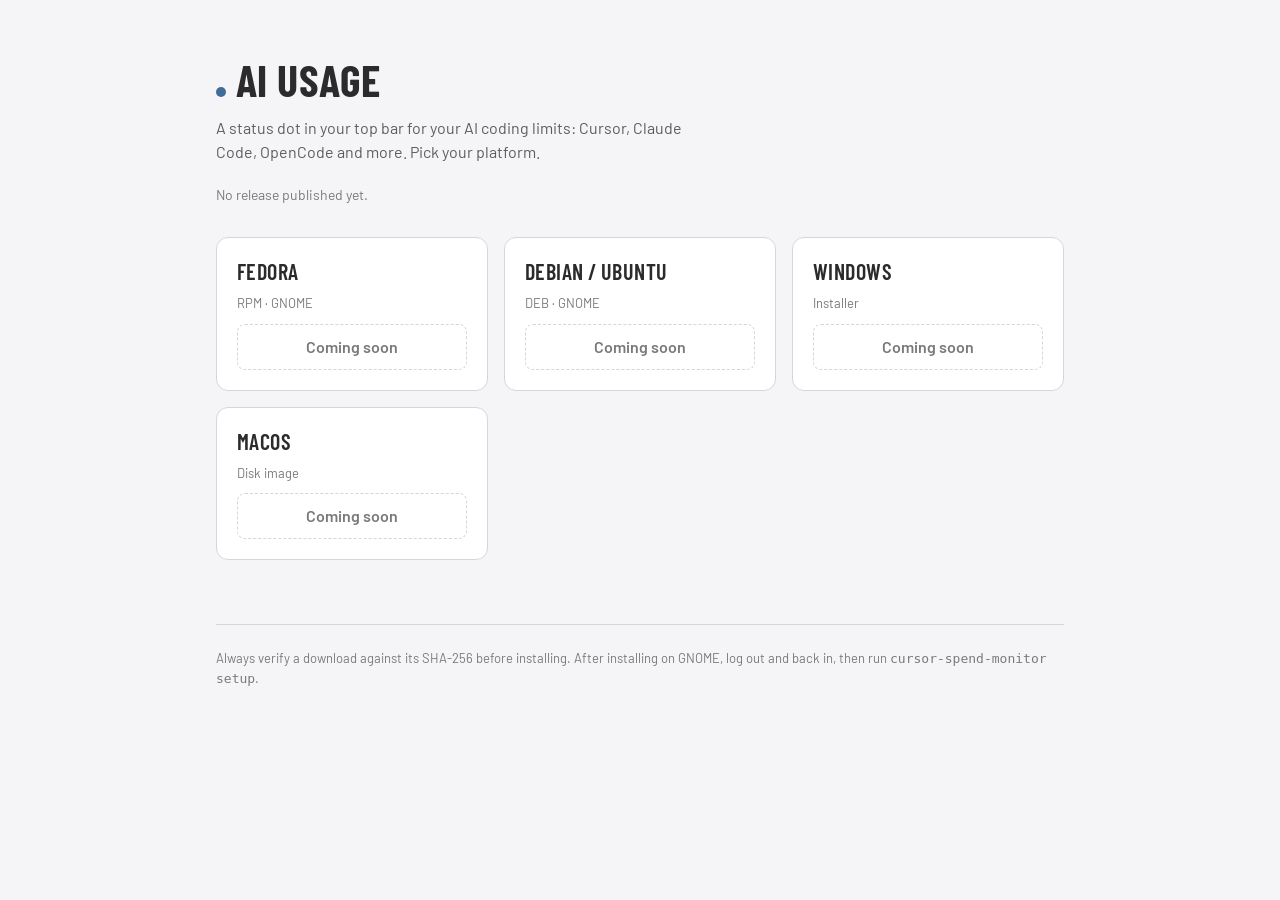
==== site/index.html @ 5495be6d "feat(site): download page + publish to public releases repo (#18) * feat(site): download page and pu" ====
<!doctype html>
<html lang="en">
<head>
<meta charset="utf-8">
<meta name="viewport" content="width=device-width, initial-scale=1">
<title>AI Usage — Downloads</title>
<meta name="description" content="A status dot for your AI coding limits. Download AI Usage for Fedora, Debian, Windows and macOS.">
<link rel="preconnect" href="https://fonts.googleapis.com">
<link rel="preconnect" href="https://fonts.gstatic.com" crossorigin>
<link href="https://fonts.googleapis.com/css2?family=Barlow:wght@400;500;600;700&family=Barlow+Condensed:wght@500;600;700&display=swap" rel="stylesheet">
<style>
:root{--bg:#2b2b2d;--surface:#363638;--line:#4b4b4e;--text:#f5f5f8;--muted:#b7b7ba;--dim:#98989b;--accent:#94bce3;--accent-ink:#1f2a36;--warn:#f0ba59}
@media (prefers-color-scheme: light){:root:not([data-theme="dark"]){--bg:#f5f5f8;--surface:#fff;--line:#d6d6da;--text:#2b2b2d;--muted:#5d5d61;--dim:#7a7a7d;--accent:#3f6c99;--accent-ink:#fff;--warn:#9a6a00}}
:root[data-theme="light"]{--bg:#f5f5f8;--surface:#fff;--line:#d6d6da;--text:#2b2b2d;--muted:#5d5d61;--dim:#7a7a7d;--accent:#3f6c99;--accent-ink:#fff;--warn:#9a6a00}
*{box-sizing:border-box}
body{margin:0;background:var(--bg);color:var(--text);font:400 16px/1.5 Barlow,system-ui,sans-serif}
.wrap{max-width:880px;margin:0 auto;padding:0 16px}
header{padding:56px 0 32px}
.dot{display:inline-block;width:10px;height:10px;border-radius:50%;background:var(--accent);margin-right:10px}
h1{font:700 44px/1.1 "Barlow Condensed",Barlow,sans-serif;letter-spacing:.01em;margin:0 0 12px;text-transform:uppercase}
.lede{color:var(--muted);max-width:56ch;margin:0}
.ver{margin-top:20px;color:var(--dim);font-size:14px}
main{padding-bottom:64px}
.grid{display:grid;grid-template-columns:repeat(auto-fit,minmax(260px,1fr));gap:16px}
.card{background:var(--surface);border:1px solid var(--line);border-radius:12px;padding:20px;display:flex;flex-direction:column;gap:10px}
.card.mine{border-color:var(--accent)}
.card h2{font:600 22px "Barlow Condensed",Barlow,sans-serif;margin:0;letter-spacing:.02em;text-transform:uppercase}
.tag{font-size:12px;color:var(--accent);font-weight:600;letter-spacing:.06em;text-transform:uppercase}
.meta{color:var(--dim);font-size:13px}
.btn{display:inline-block;background:var(--accent);color:var(--accent-ink);font-weight:600;text-decoration:none;padding:10px 16px;border-radius:8px;text-align:center}
.btn:focus-visible,a:focus-visible{outline:2px solid var(--text);outline-offset:2px}
.btn[aria-disabled=true]{background:transparent;border:1px dashed var(--line);color:var(--dim);cursor:default}
code,pre{font:13px/1.5 ui-monospace,SFMono-Regular,Menlo,monospace}
pre{white-space:pre-wrap;word-break:break-all;margin:0;background:var(--bg);border:1px solid var(--line);border-radius:8px;padding:10px 12px;overflow-x:auto}
details{font-size:13px;color:var(--muted)}
summary{cursor:pointer}
.sha{word-break:break-all}
footer{border-top:1px solid var(--line);padding:24px 0 48px;color:var(--dim);font-size:13px}
</style>
</head>
<body>
<div class="wrap">
  <header>
    <h1><span class="dot"></span>AI Usage</h1>
    <p class="lede">A status dot in your top bar for your AI coding limits: Cursor, Claude Code, OpenCode and more. Pick your platform.</p>
    <div class="ver" id="ver" aria-live="polite">Loading latest release…</div>
  </header>
  <main>
    <div class="grid" id="grid"></div>
  </main>
  <footer>
    Always verify a download against its SHA-256 before installing. After installing on GNOME, log out and back in, then run <code>cursor-spend-monitor setup</code>.
  </footer>
</div>
<script>
const BASE = "https://github.com/fredrickmakoffu/cursor-spend-monitor-releases/releases/download/";
const PLATFORMS = [
  {key:"fedora", label:"Fedora", sub:"RPM · GNOME", install:f=>`sudo dnf install ./${f}`},
  {key:"debian", label:"Debian / Ubuntu", sub:"DEB · GNOME", install:f=>`sudo apt install ./${f}`},
  {key:"windows", label:"Windows", sub:"Installer"},
  {key:"macos", label:"macOS", sub:"Disk image"},
];
const ua = navigator.userAgent;
const mine = /Windows/i.test(ua) ? "windows" : /Mac/i.test(ua) ? "macos"
  : /Fedora|Red Hat/i.test(ua) ? "fedora" : /Debian|Ubuntu/i.test(ua) ? "debian" : "";
const fmt = n => n > 1e6 ? (n/1e6).toFixed(1)+" MB" : Math.max(1,Math.round(n/1e3))+" KB";
const el = (t, p={}, kids=[]) => { const e=Object.assign(document.createElement(t),p); kids.forEach(k=>e.append(k)); return e; };

function render(m){
  const grid = document.getElementById("grid");
  document.getElementById("ver").textContent = m ? `Latest: v${m.version} · ${m.released}` : "No release published yet.";
  PLATFORMS.forEach(p=>{
    const a = m && m.artifacts.find(x=>x.platform===p.key);
    const card = el("section",{className:"card"+(p.key===mine?" mine":"")});
    if (p.key===mine) card.append(el("div",{className:"tag",textContent:"Your system"}));
    card.append(el("h2",{textContent:p.label}), el("div",{className:"meta",textContent:p.sub+(a?` · ${fmt(a.size)}`:"")}));
    if (a){
      card.append(el("a",{className:"btn",href:`${BASE}v${m.version}/${a.file}`,textContent:`Download ${a.file.split(".").pop()}`}));
      if (p.install) card.append(el("pre",{},[el("code",{textContent:p.install(a.file)})]));
      card.append(el("details",{},[el("summary",{textContent:"SHA-256"}), el("code",{className:"sha",textContent:a.sha256})]));
    } else {
      const soon = el("span",{className:"btn",textContent:"Coming soon"}); soon.setAttribute("aria-disabled","true"); card.append(soon);
    }
    grid.append(card);
  });
}
fetch("manifest.json",{cache:"no-cache"}).then(r=>r.ok?r.json():null).catch(()=>null).then(render);
</script>
</body>
</html>
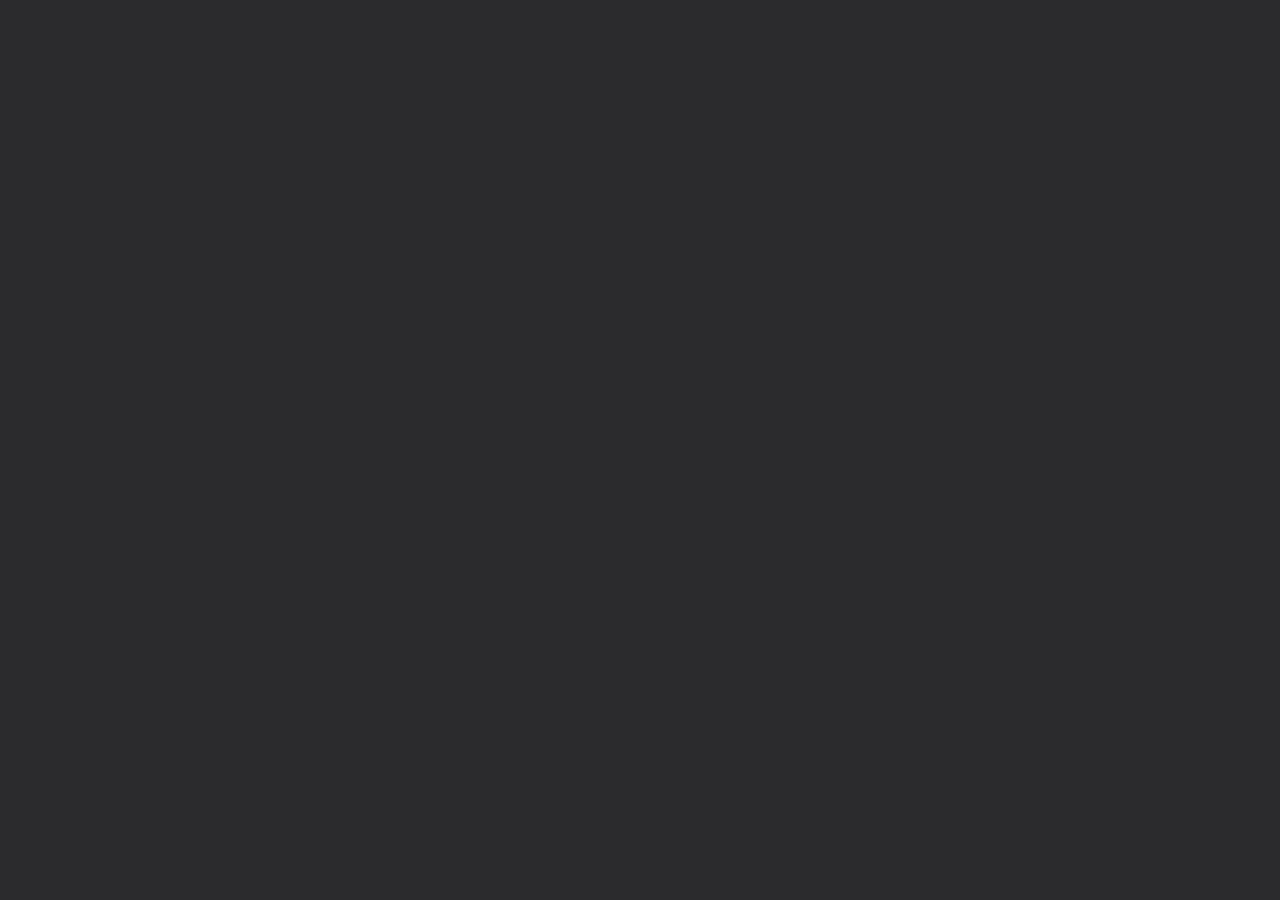
==== commit 7c998ccf: "feat(site): port the Tokens go brrr landing page design Gauge layout with the metered-page meter, li" ====
--- a/site/index.html
+++ b/site/index.html
@@ -3,88 +3,45 @@
 <head>
 <meta charset="utf-8">
 <meta name="viewport" content="width=device-width, initial-scale=1">
-<title>AI Usage — Downloads</title>
-<meta name="description" content="A status dot for your AI coding limits. Download AI Usage for Fedora, Debian, Windows and macOS.">
+<title>Tokens go brrr — AI Usage for GNOME Shell</title>
+<meta name="description" content="A status dot in your top bar for your AI coding limits: Cursor, Claude Code, OpenCode, Pi and Codex. Download AI Usage for Fedora and Debian/Ubuntu.">
 <link rel="preconnect" href="https://fonts.googleapis.com">
 <link rel="preconnect" href="https://fonts.gstatic.com" crossorigin>
-<link href="https://fonts.googleapis.com/css2?family=Barlow:wght@400;500;600;700&family=Barlow+Condensed:wght@500;600;700&display=swap" rel="stylesheet">
+<link href="https://fonts.googleapis.com/css2?family=Barlow:wght@400;500;600;700&family=Barlow+Condensed:wght@400;500;600;700&display=swap" rel="stylesheet">
+<link rel="stylesheet" href="styles.css">
+<script src="https://unpkg.com/react@18.3.1/umd/react.development.js" integrity="sha384-hD6/rw4ppMLGNu3tX5cjIb+uRZ7UkRJ6BPkLpg4hAu/6onKUg4lLsHAs9EBPT82L" crossorigin="anonymous"></script>
+<script src="https://unpkg.com/react-dom@18.3.1/umd/react-dom.development.js" integrity="sha384-u6aeetuaXnQ38mYT8rp6sbXaQe3NL9t+IBXmnYxwkUI2Hw4bsp2Wvmx4yRQF1uAm" crossorigin="anonymous"></script>
+<script src="https://unpkg.com/@babel/standalone@7.29.0/babel.min.js" integrity="sha384-m08KidiNqLdpJqLq95G/LEi8Qvjl/xUYll3QILypMoQ65QorJ9Lvtp2RXYGBFj1y" crossorigin="anonymous"></script>
+<script src="ds_bundle.js"></script>
+<script>window.__AIU_KIT__ = true;</script>
 <style>
-:root{--bg:#2b2b2d;--surface:#363638;--line:#4b4b4e;--text:#f5f5f8;--muted:#b7b7ba;--dim:#98989b;--accent:#94bce3;--accent-ink:#1f2a36;--warn:#f0ba59}
-@media (prefers-color-scheme: light){:root:not([data-theme="dark"]){--bg:#f5f5f8;--surface:#fff;--line:#d6d6da;--text:#2b2b2d;--muted:#5d5d61;--dim:#7a7a7d;--accent:#3f6c99;--accent-ink:#fff;--warn:#9a6a00}}
-:root[data-theme="light"]{--bg:#f5f5f8;--surface:#fff;--line:#d6d6da;--text:#2b2b2d;--muted:#5d5d61;--dim:#7a7a7d;--accent:#3f6c99;--accent-ink:#fff;--warn:#9a6a00}
-*{box-sizing:border-box}
-body{margin:0;background:var(--bg);color:var(--text);font:400 16px/1.5 Barlow,system-ui,sans-serif}
-.wrap{max-width:880px;margin:0 auto;padding:0 16px}
-header{padding:56px 0 32px}
-.dot{display:inline-block;width:10px;height:10px;border-radius:50%;background:var(--accent);margin-right:10px}
-h1{font:700 44px/1.1 "Barlow Condensed",Barlow,sans-serif;letter-spacing:.01em;margin:0 0 12px;text-transform:uppercase}
-.lede{color:var(--muted);max-width:56ch;margin:0}
-.ver{margin-top:20px;color:var(--dim);font-size:14px}
-main{padding-bottom:64px}
-.grid{display:grid;grid-template-columns:repeat(auto-fit,minmax(260px,1fr));gap:16px}
-.card{background:var(--surface);border:1px solid var(--line);border-radius:12px;padding:20px;display:flex;flex-direction:column;gap:10px}
-.card.mine{border-color:var(--accent)}
-.card h2{font:600 22px "Barlow Condensed",Barlow,sans-serif;margin:0;letter-spacing:.02em;text-transform:uppercase}
-.tag{font-size:12px;color:var(--accent);font-weight:600;letter-spacing:.06em;text-transform:uppercase}
-.meta{color:var(--dim);font-size:13px}
-.btn{display:inline-block;background:var(--accent);color:var(--accent-ink);font-weight:600;text-decoration:none;padding:10px 16px;border-radius:8px;text-align:center}
-.btn:focus-visible,a:focus-visible{outline:2px solid var(--text);outline-offset:2px}
-.btn[aria-disabled=true]{background:transparent;border:1px dashed var(--line);color:var(--dim);cursor:default}
-code,pre{font:13px/1.5 ui-monospace,SFMono-Regular,Menlo,monospace}
-pre{white-space:pre-wrap;word-break:break-all;margin:0;background:var(--bg);border:1px solid var(--line);border-radius:8px;padding:10px 12px;overflow-x:auto}
-details{font-size:13px;color:var(--muted)}
-summary{cursor:pointer}
-.sha{word-break:break-all}
-footer{border-top:1px solid var(--line);padding:24px 0 48px;color:var(--dim);font-size:13px}
+html{scroll-behavior:auto}body{margin:0;background:#2b2b2d}
+a{color:var(--color-accent)}a:hover{color:var(--color-text)}
+@keyframes tgb-shake{0%,100%{transform:translate(0,0)}25%{transform:translate(-1px,1px)}50%{transform:translate(1px,-1px)}75%{transform:translate(-1px,0)}}
+@keyframes tgb-flick{0%,100%{opacity:1}50%{opacity:.55}}
+.tgb-shake{animation:tgb-shake 90ms linear infinite}.tgb-brrr{animation:tgb-flick 180ms steps(2) infinite}
+@media (prefers-reduced-motion:reduce){.tgb-shake,.tgb-brrr{animation:none}}
 </style>
 </head>
-<body>
-<div class="wrap">
-  <header>
-    <h1><span class="dot"></span>AI Usage</h1>
-    <p class="lede">A status dot in your top bar for your AI coding limits: Cursor, Claude Code, OpenCode and more. Pick your platform.</p>
-    <div class="ver" id="ver" aria-live="polite">Loading latest release…</div>
-  </header>
-  <main>
-    <div class="grid" id="grid"></div>
-  </main>
-  <footer>
-    Always verify a download against its SHA-256 before installing. After installing on GNOME, log out and back in, then run <code>cursor-spend-monitor setup</code>.
-  </footer>
-</div>
-<script>
-const BASE = "https://github.com/fredrickmakoffu/cursor-spend-monitor-releases/releases/download/";
-const PLATFORMS = [
-  {key:"fedora", label:"Fedora", sub:"RPM · GNOME", install:f=>`sudo dnf install ./${f}`},
-  {key:"debian", label:"Debian / Ubuntu", sub:"DEB · GNOME", install:f=>`sudo apt install ./${f}`},
-  {key:"windows", label:"Windows", sub:"Installer"},
-  {key:"macos", label:"macOS", sub:"Disk image"},
-];
-const ua = navigator.userAgent;
-const mine = /Windows/i.test(ua) ? "windows" : /Mac/i.test(ua) ? "macos"
-  : /Fedora|Red Hat/i.test(ua) ? "fedora" : /Debian|Ubuntu/i.test(ua) ? "debian" : "";
-const fmt = n => n > 1e6 ? (n/1e6).toFixed(1)+" MB" : Math.max(1,Math.round(n/1e3))+" KB";
-const el = (t, p={}, kids=[]) => { const e=Object.assign(document.createElement(t),p); kids.forEach(k=>e.append(k)); return e; };
-
-function render(m){
-  const grid = document.getElementById("grid");
-  document.getElementById("ver").textContent = m ? `Latest: v${m.version} · ${m.released}` : "No release published yet.";
-  PLATFORMS.forEach(p=>{
-    const a = m && m.artifacts.find(x=>x.platform===p.key);
-    const card = el("section",{className:"card"+(p.key===mine?" mine":"")});
-    if (p.key===mine) card.append(el("div",{className:"tag",textContent:"Your system"}));
-    card.append(el("h2",{textContent:p.label}), el("div",{className:"meta",textContent:p.sub+(a?` · ${fmt(a.size)}`:"")}));
-    if (a){
-      card.append(el("a",{className:"btn",href:`${BASE}v${m.version}/${a.file}`,textContent:`Download ${a.file.split(".").pop()}`}));
-      if (p.install) card.append(el("pre",{},[el("code",{textContent:p.install(a.file)})]));
-      card.append(el("details",{},[el("summary",{textContent:"SHA-256"}), el("code",{className:"sha",textContent:a.sha256})]));
-    } else {
-      const soon = el("span",{className:"btn",textContent:"Coming soon"}); soon.setAttribute("aria-disabled","true"); card.append(soon);
-    }
-    grid.append(card);
-  });
+<body><div id="site"></div>
+<noscript><p style="color:#f5f5f8;padding:24px;font:16px sans-serif">Tokens go brrr needs JavaScript. Releases: <a href="https://github.com/fredrickmakoffu/cursor-spend-monitor-releases/releases">github.com/fredrickmakoffu/cursor-spend-monitor-releases/releases</a></p></noscript>
+<script type="text/babel" src="data.jsx"></script>
+<script type="text/babel" src="Screens.jsx"></script>
+<script type="text/babel" src="burn.jsx"></script>
+<script type="text/babel" src="Shared.jsx"></script>
+<script type="text/babel" src="releases.jsx"></script>
+<script type="text/babel" src="Directions.jsx"></script>
+<script type="text/babel">
+function Site() {
+  const b = useBurn(1);
+  const [dismissed, setDismissed] = React.useState(false);
+  React.useEffect(() => { if (!b.limited) setDismissed(false); }, [b.limited]);
+  return (<>
+    <DirB b={b} />
+    {b.limited && !dismissed && <LimitModal b={b} dark onDismiss={() => setDismissed(true)} />}
+  </>);
 }
-fetch("manifest.json",{cache:"no-cache"}).then(r=>r.ok?r.json():null).catch(()=>null).then(render);
+ReactDOM.createRoot(document.getElementById("site")).render(<Site />);
 </script>
 </body>
 </html>
--- a/site/styles.css
+++ b/site/styles.css
@@ -0,0 +1,73 @@
+/* Tokens, base and component states, lifted from the design system. */
+:root {
+  --color-neutral-100: #f5f5f8; --color-neutral-200: #e7e7ea; --color-neutral-300: #d4d4d7; --color-neutral-400: #b7b7ba;
+  --color-neutral-500: #98989b; --color-neutral-600: #7a7a7d; --color-neutral-700: #5d5d60; --color-neutral-800: #424244; --color-neutral-900: #2b2b2d;
+  --color-accent-100: #eef6ff; --color-accent-200: #d6ebff; --color-accent-300: #b5d9fd; --color-accent-400: #94bce3; --color-accent-500: #749dc4;
+  --color-accent-600: #597ea3; --color-accent-700: #416180; --color-accent-800: #2c455d; --color-accent-900: #1d2d3d;
+  --paper: #f2f2f3; --paper-2: #e9e9ea; --ink: #1d1f20; --steel: #5980a6; --steel-light: #94bce3; --graphite: #2b2b2d; --graphite-2: #424244; --snow: #f5f5f8;
+  --signal-warn-light: oklch(0.64 0.14 65); --signal-crit-light: oklch(0.57 0.19 30);
+  --signal-warn-dark: oklch(0.82 0.13 80); --signal-crit-dark: oklch(0.72 0.17 30);
+  --topbar-bg: var(--color-neutral-900); --topbar-fg: var(--color-neutral-100);
+  --indicator-dot: oklch(0.75 0.15 65); --indicator-glyph: #b7b7ba; --brand-claude: #D97757;
+  --color-bg: var(--paper); --color-surface: var(--paper-2); --color-text: var(--ink); --color-accent: var(--steel);
+  --color-divider: color-mix(in srgb, #1d1f20 16%, transparent);
+  --muted: #5d5d60; --st-ok: #5980a6; --st-warn: #2c455d; --st-crit: #1d1f20;
+  --surface-popover: var(--color-bg); --surface-canvas: var(--color-neutral-300);
+  --text-body: var(--color-text); --text-muted: var(--muted); --border-hairline: var(--color-divider);
+  --track: color-mix(in srgb, var(--color-text) 11%, transparent);
+  --hover-row: color-mix(in srgb, var(--color-text) 5%, transparent);
+  --corner-mark: color-mix(in srgb, var(--color-text) 55%, transparent);
+  --font-heading: "Barlow Condensed", system-ui, sans-serif; --font-heading-weight: 600; --font-body: "Barlow", system-ui, sans-serif;
+  --type-display: 44px; --type-section: 22px; --type-title: 26px; --type-stat: 28px; --type-pct: 22px; --type-row: 14px;
+  --type-body: 13px; --type-meta: 12px; --type-btn: 15px;
+  --tracking-kicker: 0.12em; --tracking-tag: 0.08em; --tracking-list-kicker: 0.1em;
+  --space-1: 3.4px; --space-2: 6.8px; --space-3: 10.2px; --space-4: 13.6px; --space-6: 20.4px; --space-8: 27.2px;
+  --gutter: 18px; --popover-width: 380px;
+  --radius-none: 0; --radius-sm: 2px; --radius-md: 4px; --radius-lg: 7px; --meter-height: 4px; --pace-tick: 1px;
+  --shadow-sm: 0 1px 2px color-mix(in srgb, #2b2b2d 14%, transparent);
+  --shadow-md: 0 3px 10px color-mix(in srgb, #2b2b2d 16%, transparent);
+  --shadow-lg: 0 12px 32px color-mix(in srgb, #2b2b2d 22%, transparent);
+}
+[data-theme="dark"] {
+  --color-bg: #2b2b2d; --color-surface: #424244; --color-text: #f5f5f8;
+  --color-divider: color-mix(in srgb, #f5f5f8 16%, transparent);
+  --color-accent: #94bce3; --muted: #b7b7ba; --st-ok: #94bce3; --st-warn: #d6ebff; --st-crit: #f5f5f8;
+}
+[data-status="signal"] { --st-warn: var(--signal-warn-light); --st-crit: var(--signal-crit-light); }
+[data-theme="dark"][data-status="signal"] { --st-warn: var(--signal-warn-dark); --st-crit: var(--signal-crit-dark); }
+
+*, *::before, *::after { box-sizing: border-box; }
+body { margin: 0; background: var(--color-bg); color: var(--color-text); font-family: var(--font-body); font-size: 15px; line-height: 1.55; }
+a { color: var(--color-accent-700); text-underline-offset: 3px; }
+a:hover { color: var(--color-accent-800); }
+:focus { outline: none; }
+:focus-visible { outline: 2px solid var(--color-accent); outline-offset: 2px; }
+
+.blueprint { position: relative; border: 1px solid var(--color-divider); border-radius: 0; }
+.blueprint > .corner { position: absolute; width: 11px; height: 11px; color: color-mix(in srgb, var(--color-text) 55%, transparent); }
+.blueprint > .corner::before, .blueprint > .corner::after { content: ""; position: absolute; background: currentColor; }
+.blueprint > .corner::before { left: 5px; top: 0; width: 1px; height: 100%; }
+.blueprint > .corner::after { top: 5px; left: 0; width: 100%; height: 1px; }
+.blueprint > .corner.tl { top: -6px; left: -6px; }
+.blueprint > .corner.tr { top: -6px; right: -6px; }
+.blueprint > .corner.bl { bottom: -6px; left: -6px; }
+.blueprint > .corner.br { bottom: -6px; right: -6px; }
+
+.ext-btn { width: 100%; display: flex; align-items: center; justify-content: center; font-family: var(--font-heading); font-weight: 600; cursor: pointer; padding: 0; }
+.ext-btn-primary { position: relative; border: 1px solid var(--color-accent); background: var(--color-accent); color: var(--color-bg); }
+.ext-btn-primary:hover { background: color-mix(in srgb, var(--color-accent) 82%, var(--color-text)); }
+.ext-btn-primary:active { background: color-mix(in srgb, var(--color-accent) 65%, var(--color-text)); }
+.ext-btn-secondary { border: 1px solid var(--color-divider); background: transparent; color: var(--color-text); }
+.ext-btn-secondary:hover { background: color-mix(in srgb, var(--color-accent) 16%, transparent); border-color: var(--color-accent); }
+.ext-btn-secondary:active { background: color-mix(in srgb, var(--color-accent) 26%, transparent); }
+.ext-btn-ghost { border: 1px solid transparent; background: transparent; color: var(--color-text); }
+.ext-btn-ghost:hover { background: color-mix(in srgb, var(--color-text) 8%, transparent); }
+.ext-btn-ghost:active { background: color-mix(in srgb, var(--color-text) 14%, transparent); }
+.ext-row-hover { cursor: pointer; }
+.ext-row-hover:hover { background: color-mix(in srgb, var(--color-text) 5%, transparent); }
+.ext-icon-btn { display: flex; align-items: center; justify-content: center; border: 0; background: transparent; cursor: pointer; padding: 0; }
+.ext-icon-btn:hover { background: color-mix(in srgb, var(--color-text) 10%, transparent); }
+.ext-settings-btn { display: flex; padding: 6px; border: 0; background: transparent; color: var(--muted); cursor: pointer; }
+.ext-settings-btn:hover { background: color-mix(in srgb, var(--color-text) 8%, transparent); color: var(--color-text); }
+.ext-window-btn:hover { background: color-mix(in srgb, var(--color-text) 5%, transparent); color: var(--color-text) !important; }
+.ext-chip:hover { background: color-mix(in srgb, var(--color-text) 7%, transparent); color: var(--color-text) !important; }
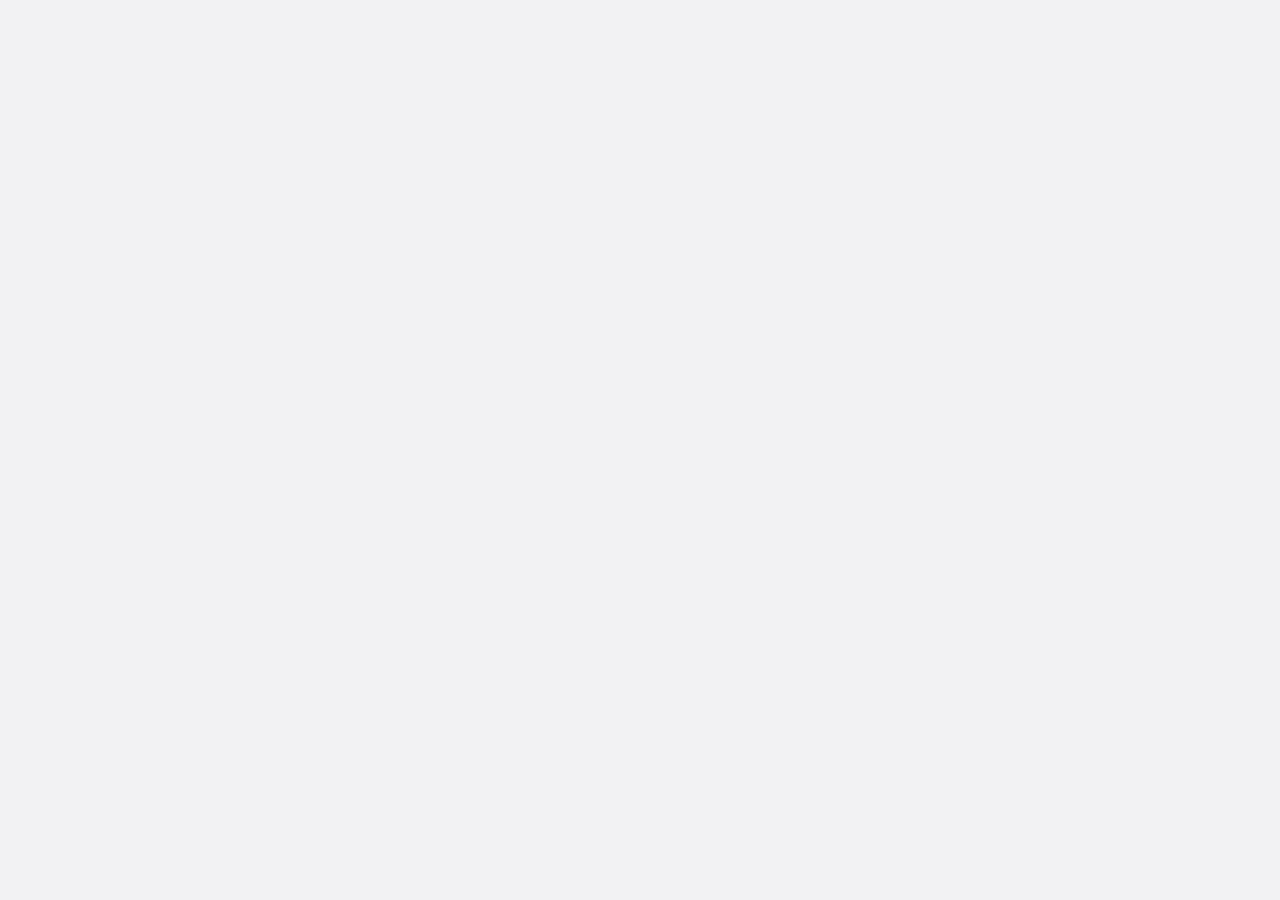
==== commit 00d6f0c3: "feat(site): light and dark themes with a toggle Follows the system by default, with a sun/moon toggl" ====
--- a/site/index.html
+++ b/site/index.html
@@ -3,20 +3,23 @@
 <head>
 <meta charset="utf-8">
 <meta name="viewport" content="width=device-width, initial-scale=1">
-<title>Tokens go brrr — AI Usage for GNOME Shell</title>
-<meta name="description" content="A status dot in your top bar for your AI coding limits: Cursor, Claude Code, OpenCode, Pi and Codex. Download AI Usage for Fedora and Debian/Ubuntu.">
+<title>tokens go brrr — see which ai coding limit runs out first</title>
+<meta name="description" content="See which of your AI coding limits runs out first, from your GNOME top bar. Works with Cursor, Claude Code, OpenCode, Pi and Codex. Download for Fedora and Debian/Ubuntu.">
 <link rel="preconnect" href="https://fonts.googleapis.com">
 <link rel="preconnect" href="https://fonts.gstatic.com" crossorigin>
 <link href="https://fonts.googleapis.com/css2?family=Barlow:wght@400;500;600;700&family=Barlow+Condensed:wght@400;500;600;700&display=swap" rel="stylesheet">
+<meta name="color-scheme" content="light dark">
 <link rel="stylesheet" href="styles.css">
+<script src="theme.js"></script>
 <script src="https://unpkg.com/react@18.3.1/umd/react.development.js" integrity="sha384-hD6/rw4ppMLGNu3tX5cjIb+uRZ7UkRJ6BPkLpg4hAu/6onKUg4lLsHAs9EBPT82L" crossorigin="anonymous"></script>
 <script src="https://unpkg.com/react-dom@18.3.1/umd/react-dom.development.js" integrity="sha384-u6aeetuaXnQ38mYT8rp6sbXaQe3NL9t+IBXmnYxwkUI2Hw4bsp2Wvmx4yRQF1uAm" crossorigin="anonymous"></script>
 <script src="https://unpkg.com/@babel/standalone@7.29.0/babel.min.js" integrity="sha384-m08KidiNqLdpJqLq95G/LEi8Qvjl/xUYll3QILypMoQ65QorJ9Lvtp2RXYGBFj1y" crossorigin="anonymous"></script>
+<script src="i18n.js"></script>
 <script src="ds_bundle.js"></script>
 <script>window.__AIU_KIT__ = true;</script>
 <style>
-html{scroll-behavior:auto}body{margin:0;background:#2b2b2d}
-a{color:var(--color-accent)}a:hover{color:var(--color-text)}
+html{scroll-behavior:auto}html[data-lower] #site,html[data-lower] #site *{text-transform:lowercase!important}body{margin:0;background:var(--color-bg)}
+
 @keyframes tgb-shake{0%,100%{transform:translate(0,0)}25%{transform:translate(-1px,1px)}50%{transform:translate(1px,-1px)}75%{transform:translate(-1px,0)}}
 @keyframes tgb-flick{0%,100%{opacity:1}50%{opacity:.55}}
 .tgb-shake{animation:tgb-shake 90ms linear infinite}.tgb-brrr{animation:tgb-flick 180ms steps(2) infinite}
@@ -24,7 +27,7 @@
 </style>
 </head>
 <body><div id="site"></div>
-<noscript><p style="color:#f5f5f8;padding:24px;font:16px sans-serif">Tokens go brrr needs JavaScript. Releases: <a href="https://github.com/fredrickmakoffu/cursor-spend-monitor-releases/releases">github.com/fredrickmakoffu/cursor-spend-monitor-releases/releases</a></p></noscript>
+<noscript><p style="padding:24px;font:16px sans-serif">Tokens go brrr needs JavaScript. Releases: <a href="https://github.com/fredrickmakoffu/cursor-spend-monitor-releases/releases">github.com/fredrickmakoffu/cursor-spend-monitor-releases/releases</a></p></noscript>
 <script type="text/babel" src="data.jsx"></script>
 <script type="text/babel" src="Screens.jsx"></script>
 <script type="text/babel" src="burn.jsx"></script>
@@ -33,12 +36,19 @@
 <script type="text/babel" src="Directions.jsx"></script>
 <script type="text/babel">
 function Site() {
+  const [lang, setLang] = React.useState(I18N.locale());
+  React.useEffect(() => I18N.subscribe(setLang), []);
+  // Keyed on mode as well as the resolved theme: auto -> light changes the
+  // toggle's icon without changing what is drawn.
+  const [, setTheme] = React.useState(THEME.mode() + THEME.resolved());
+  React.useEffect(() => THEME.subscribe((r) => setTheme(THEME.mode() + r)), []);
+  const dark = THEME.resolved() === "dark";
   const b = useBurn(1);
   const [dismissed, setDismissed] = React.useState(false);
   React.useEffect(() => { if (!b.limited) setDismissed(false); }, [b.limited]);
   return (<>
-    <DirB b={b} />
-    {b.limited && !dismissed && <LimitModal b={b} dark onDismiss={() => setDismissed(true)} />}
+    <DirB key={lang} b={b} dark={dark} />
+    {b.limited && !dismissed && <LimitModal key={lang} b={b} dark={dark} onDismiss={() => setDismissed(true)} />}
   </>);
 }
 ReactDOM.createRoot(document.getElementById("site")).render(<Site />);
--- a/site/styles.css
+++ b/site/styles.css
@@ -5,12 +5,13 @@
   --color-accent-100: #eef6ff; --color-accent-200: #d6ebff; --color-accent-300: #b5d9fd; --color-accent-400: #94bce3; --color-accent-500: #749dc4;
   --color-accent-600: #597ea3; --color-accent-700: #416180; --color-accent-800: #2c455d; --color-accent-900: #1d2d3d;
   --paper: #f2f2f3; --paper-2: #e9e9ea; --ink: #1d1f20; --steel: #5980a6; --steel-light: #94bce3; --graphite: #2b2b2d; --graphite-2: #424244; --snow: #f5f5f8;
-  --signal-warn-light: oklch(0.64 0.14 65); --signal-crit-light: oklch(0.57 0.19 30);
+  --signal-warn-light: oklch(0.54 0.14 65); --signal-crit-light: oklch(0.55 0.19 30);
   --signal-warn-dark: oklch(0.82 0.13 80); --signal-crit-dark: oklch(0.72 0.17 30);
   --topbar-bg: var(--color-neutral-900); --topbar-fg: var(--color-neutral-100);
   --indicator-dot: oklch(0.75 0.15 65); --indicator-glyph: #b7b7ba; --brand-claude: #D97757;
   --color-bg: var(--paper); --color-surface: var(--paper-2); --color-text: var(--ink); --color-accent: var(--steel);
   --color-divider: color-mix(in srgb, #1d1f20 16%, transparent);
+  --link: var(--color-accent-700); --btn-bg: var(--color-accent-700);
   --muted: #5d5d60; --st-ok: #5980a6; --st-warn: #2c455d; --st-crit: #1d1f20;
   --surface-popover: var(--color-bg); --surface-canvas: var(--color-neutral-300);
   --text-body: var(--color-text); --text-muted: var(--muted); --border-hairline: var(--color-divider);
@@ -31,15 +32,15 @@
 [data-theme="dark"] {
   --color-bg: #2b2b2d; --color-surface: #424244; --color-text: #f5f5f8;
   --color-divider: color-mix(in srgb, #f5f5f8 16%, transparent);
-  --color-accent: #94bce3; --muted: #b7b7ba; --st-ok: #94bce3; --st-warn: #d6ebff; --st-crit: #f5f5f8;
+  --color-accent: #94bce3; --link: #94bce3; --btn-bg: #94bce3; --muted: #b7b7ba; --st-ok: #94bce3; --st-warn: #d6ebff; --st-crit: #f5f5f8;
 }
 [data-status="signal"] { --st-warn: var(--signal-warn-light); --st-crit: var(--signal-crit-light); }
 [data-theme="dark"][data-status="signal"] { --st-warn: var(--signal-warn-dark); --st-crit: var(--signal-crit-dark); }
 
 *, *::before, *::after { box-sizing: border-box; }
 body { margin: 0; background: var(--color-bg); color: var(--color-text); font-family: var(--font-body); font-size: 15px; line-height: 1.55; }
-a { color: var(--color-accent-700); text-underline-offset: 3px; }
-a:hover { color: var(--color-accent-800); }
+a { color: var(--link); text-underline-offset: 3px; }
+a:hover { color: var(--color-text); }
 :focus { outline: none; }
 :focus-visible { outline: 2px solid var(--color-accent); outline-offset: 2px; }
 
@@ -54,9 +55,9 @@
 .blueprint > .corner.br { bottom: -6px; right: -6px; }
 
 .ext-btn { width: 100%; display: flex; align-items: center; justify-content: center; font-family: var(--font-heading); font-weight: 600; cursor: pointer; padding: 0; }
-.ext-btn-primary { position: relative; border: 1px solid var(--color-accent); background: var(--color-accent); color: var(--color-bg); }
-.ext-btn-primary:hover { background: color-mix(in srgb, var(--color-accent) 82%, var(--color-text)); }
-.ext-btn-primary:active { background: color-mix(in srgb, var(--color-accent) 65%, var(--color-text)); }
+.ext-btn-primary { position: relative; border: 1px solid var(--btn-bg); background: var(--btn-bg); color: var(--color-bg); }
+.ext-btn-primary:hover { background: color-mix(in srgb, var(--btn-bg) 82%, var(--color-text)); }
+.ext-btn-primary:active { background: color-mix(in srgb, var(--btn-bg) 65%, var(--color-text)); }
 .ext-btn-secondary { border: 1px solid var(--color-divider); background: transparent; color: var(--color-text); }
 .ext-btn-secondary:hover { background: color-mix(in srgb, var(--color-accent) 16%, transparent); border-color: var(--color-accent); }
 .ext-btn-secondary:active { background: color-mix(in srgb, var(--color-accent) 26%, transparent); }
